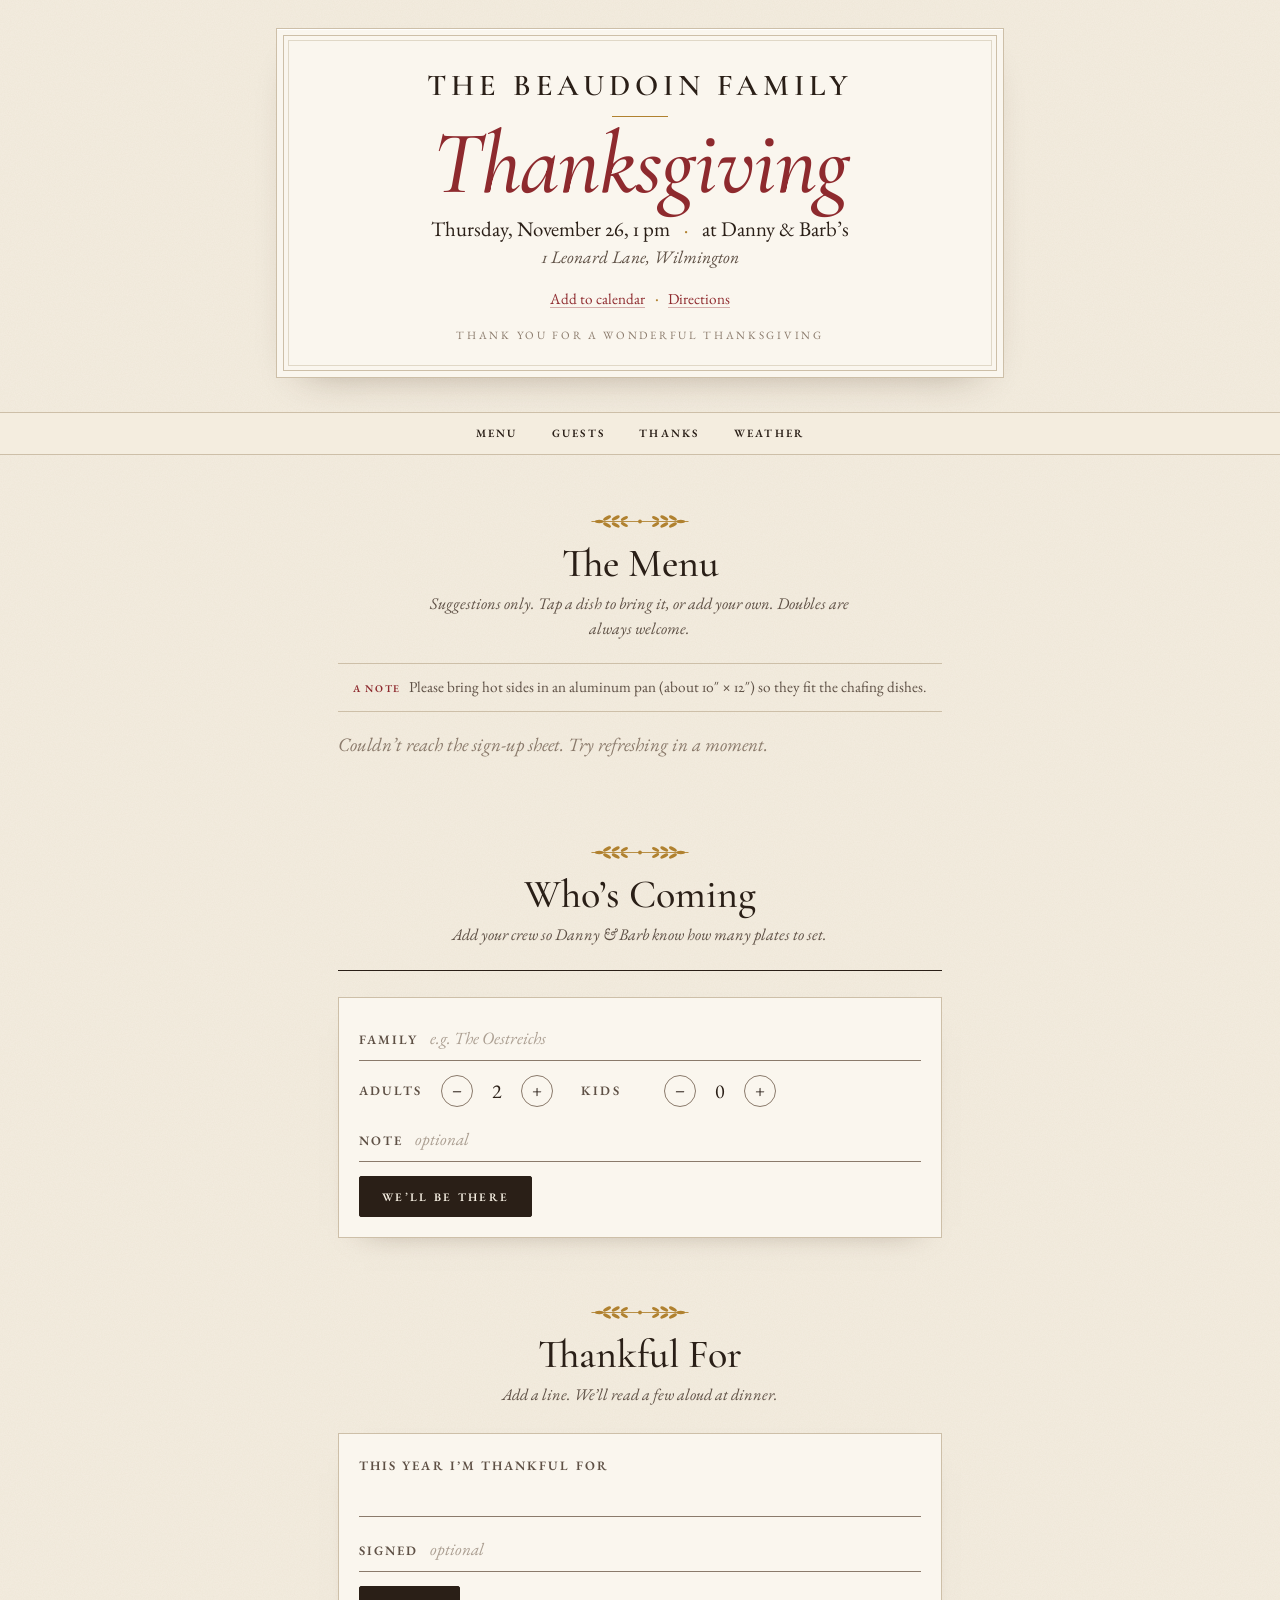
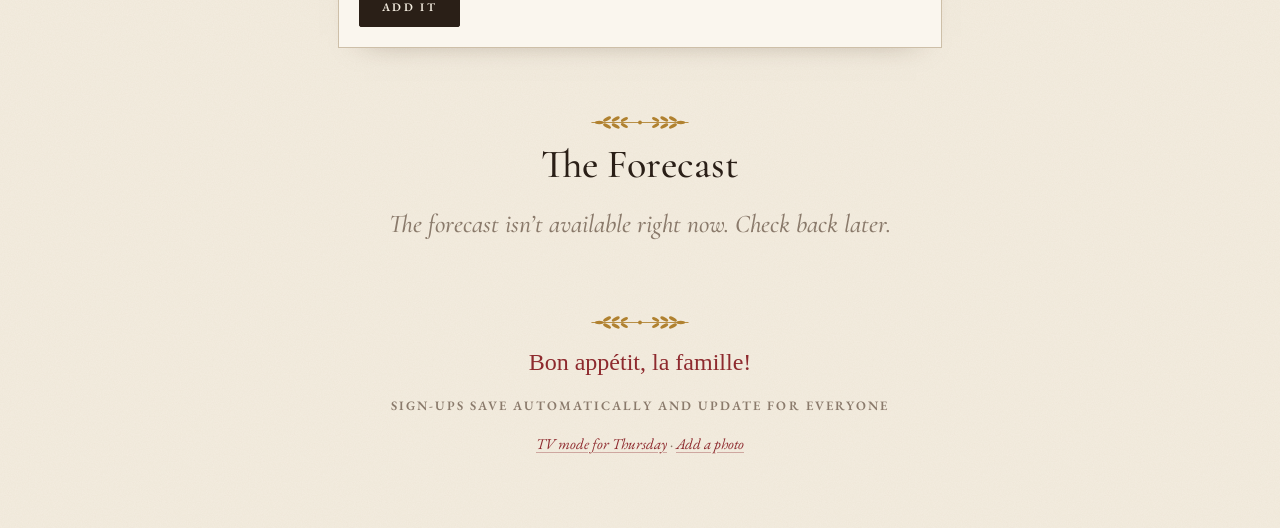
==== index.html @ 53ec6486 "Thanksgiving Day: 'Your list for today' popup with what each person signed up to bring Co-Authored-B" ====
<!doctype html>
<html lang="en">
<head>
<meta charset="utf-8">
<meta name="viewport" content="width=device-width, initial-scale=1, viewport-fit=cover">
<title>Beaudoin Family Thanksgiving</title>
<meta name="description" content="Thanksgiving at Danny &amp; Barb's. Claim a dish, RSVP your crew, and see what everyone's bringing.">
<meta name="theme-color" content="#f4ede0">
<meta name="color-scheme" content="light">
<meta property="og:type" content="website">
<meta property="og:site_name" content="Beaudoin Thanksgiving">
<meta property="og:title" content="Beaudoin Family Thanksgiving · Thursday 11/26 at 1 pm">
<meta property="og:description" content="At Danny &amp; Barb's in Wilmington. Claim a dish, RSVP your crew, and see what everyone's bringing.">
<meta property="og:url" content="https://jacobforcier.github.io/Beaudoin-Thanksgiving/">
<meta property="og:image" content="https://jacobforcier.github.io/Beaudoin-Thanksgiving/og.png">
<meta property="og:image:width" content="1200">
<meta property="og:image:height" content="630">
<meta property="og:image:alt" content="Beaudoin Family Thanksgiving: Thursday 11/26 at 1 pm, Danny &amp; Barb's, Wilmington MA">
<meta name="twitter:card" content="summary_large_image">
<link rel="apple-touch-icon" href="apple-touch-icon.png">
<link rel="icon" href="apple-touch-icon.png" type="image/png">
<link rel="preconnect" href="https://fonts.googleapis.com">
<link rel="preconnect" href="https://fonts.gstatic.com" crossorigin>
<link href="https://fonts.googleapis.com/css2?family=Cormorant+Garamond:ital,wght@0,500;0,600;1,500;1,600&family=EB+Garamond:ital,wght@0,400;0,500;0,600;1,400;1,500&family=Homemade+Apple&display=swap" rel="stylesheet">
<link rel="stylesheet" href="styles.css?v=35">
</head>
<body>
<svg width="0" height="0" style="position:absolute" aria-hidden="true">
  <symbol id="wheat" viewBox="0 0 120 24">
    <path d="M4 12 H116" stroke="currentColor" stroke-width="1" fill="none"/>
    <g fill="currentColor">
      <ellipse cx="22" cy="8" rx="5" ry="2" transform="rotate(-28 22 8)"/><ellipse cx="22" cy="16" rx="5" ry="2" transform="rotate(28 22 16)"/>
      <ellipse cx="32" cy="8" rx="5" ry="2" transform="rotate(-28 32 8)"/><ellipse cx="32" cy="16" rx="5" ry="2" transform="rotate(28 32 16)"/>
      <ellipse cx="42" cy="8.5" rx="4.5" ry="1.8" transform="rotate(-28 42 8.5)"/><ellipse cx="42" cy="15.5" rx="4.5" ry="1.8" transform="rotate(28 42 15.5)"/>
      <ellipse cx="13" cy="12" rx="5" ry="1.9"/>
      <ellipse cx="98" cy="8" rx="5" ry="2" transform="rotate(28 98 8)"/><ellipse cx="98" cy="16" rx="5" ry="2" transform="rotate(-28 98 16)"/>
      <ellipse cx="88" cy="8" rx="5" ry="2" transform="rotate(28 88 8)"/><ellipse cx="88" cy="16" rx="5" ry="2" transform="rotate(-28 88 16)"/>
      <ellipse cx="78" cy="8.5" rx="4.5" ry="1.8" transform="rotate(28 78 8.5)"/><ellipse cx="78" cy="15.5" rx="4.5" ry="1.8" transform="rotate(-28 78 15.5)"/>
      <ellipse cx="107" cy="12" rx="5" ry="1.9"/>
      <circle cx="60" cy="12" r="2.2"/>
    </g>
  </symbol>
</svg>

<header class="hero">
  <div class="invite">
    <p class="eyebrow">The Beaudoin Family</p>
    <h1 id="title">Thanksgiving</h1>
    <p class="when"><span class="nw">Thursday, November 26, 1 pm</span> <span class="sep">·</span> <span class="nw">at Danny &amp; Barb’s</span></p>
    <p class="where">1 Leonard Lane, Wilmington</p>
    <p class="links"><button type="button" id="calBtn" class="link">Add to calendar</button><span class="sep">·</span><a id="directions" class="link" target="_blank" rel="noopener">Directions</a></p>
    <p class="countdown" id="countdown"></p>
    <p class="share-line" id="shareLine"></p>
    <p class="list-link" id="listLink" hidden><button type="button" class="link">Your list for today</button></p>
  </div>

  <div class="status" id="meter" aria-live="polite"></div>
</header>

<nav class="jump" id="jump" aria-label="Jump to section">
  <a href="#menuBlock">Menu</a><a href="#rsvpBlock">Guests</a><a href="#thanksBlock">Thanks</a><a href="#weatherBlock">Weather</a>
</nav>

<main>
  <section class="block" id="menuBlock">
    <header class="sec-head">
      <svg class="orn" aria-hidden="true"><use href="#wheat"/></svg>
      <h2>The Menu</h2>
      <p class="sub">Suggestions only. Tap a dish to bring it, or add your own. Doubles are always welcome.</p>
    </header>
    <p class="pan-note"><span class="caps">A note</span> Please bring hot sides in an aluminum pan (about 10″ × 12″) so they fit the chafing dishes.</p>
    <div id="cats"><p class="loading">Setting the table…</p></div>
  </section>

  <section class="block" id="rsvpBlock">
    <header class="sec-head">
      <svg class="orn" aria-hidden="true"><use href="#wheat"/></svg>
      <h2>Who’s Coming</h2>
      <p class="sub">Add your crew so Danny &amp; Barb know how many plates to set.</p>
    </header>
    <p class="total" id="rsvpTotal"></p>
    <ul id="rsvpList" class="ledger"></ul>
    <form id="rsvpForm" class="sheet" autocomplete="off">
      <label class="line"><span class="caps">Family</span><input id="rFamily" maxlength="40" placeholder="e.g. The Oestreichs" required></label>
      <div class="counts">
        <div class="stepper"><span class="caps">Adults</span><button type="button" data-step="rAdults:-1" aria-label="Fewer adults">−</button><output id="rAdults">2</output><button type="button" data-step="rAdults:1" aria-label="More adults">+</button></div>
        <div class="stepper"><span class="caps">Kids</span><button type="button" data-step="rKids:-1" aria-label="Fewer kids">−</button><output id="rKids">0</output><button type="button" data-step="rKids:1" aria-label="More kids">+</button></div>
      </div>
      <label class="line"><span class="caps">Note</span><input id="rNote" maxlength="140" placeholder="optional"></label>
      <button class="btn" type="submit">We’ll be there</button>
    </form>
  </section>

  <section class="block" id="thanksBlock">
    <header class="sec-head">
      <svg class="orn" aria-hidden="true"><use href="#wheat"/></svg>
      <h2>Thankful For</h2>
      <p class="sub">Add a line. We’ll read a few aloud at dinner.</p>
    </header>
    <div id="thanksWall" class="quotes"></div>
    <form id="thanksForm" class="sheet" autocomplete="off">
      <label class="line tall"><span class="caps">This year I’m thankful for</span><textarea id="tBody" maxlength="140" rows="1" required></textarea></label>
      <label class="line"><span class="caps">Signed</span><input id="tWho" maxlength="40" placeholder="optional"></label>
      <button class="btn" type="submit">Add it</button>
    </form>
  </section>

  <section class="block" id="weatherBlock">
    <header class="sec-head">
      <svg class="orn" aria-hidden="true"><use href="#wheat"/></svg>
      <h2>The Forecast</h2>
    </header>
    <p class="live" id="live" hidden><span class="dot"></span><span id="liveText">Live forecast</span></p>
    <p id="weather" class="weather"><span class="loading">Checking the sky…</span></p>
  </section>
</main>

<footer>
  <svg class="orn" aria-hidden="true"><use href="#wheat"/></svg>
  <p class="bon">Bon appétit, la famille!</p>
  <p class="caps small">Sign-ups save automatically and update for everyone</p>
  <p class="tv-link"><a href="tv.html">TV mode for Thursday</a> <span>·</span> <a href="add.html">Add a photo</a></p>
</footer>

<dialog id="dlg">
  <form method="dialog" id="dlgForm">
    <h3 id="dlgTitle"></h3>
    <div id="dlgBody"></div>
    <div class="dlg-actions" id="dlgActions"></div>
  </form>
</dialog>

<div id="toast" class="toast" role="status" aria-live="polite"></div>
<div id="fullhouse" class="fullhouse" role="status"><b>The table is set.</b><span>Every side and dessert is covered. Merci, everyone.</span></div>

<script src="config.js?v=34"></script>
<script src="live.js?v=23"></script>
<script src="app.js?v=35"></script>
</body>
</html>
---- styles.css ----
/* A printed menu card on Danny & Barb's table: cream paper, brown-black ink, one cranberry accent. */
:root {
  --paper: #f4ede0;
  --paper-2: #ebe1cf;
  --card: #faf6ee;
  --ink: #2a1f17;
  --ink-2: #5e5045;
  --ink-3: #8a7a6b;
  --rule: #cdbfa8;
  --cran: #8e2a2e;
  --ochre: #b0812f;
  --serif: 'EB Garamond', Garamond, 'Times New Roman', serif;
  --display: 'Cormorant Garamond', 'EB Garamond', Garamond, serif;
  color-scheme: light;
}
* { box-sizing: border-box; }
html { scroll-behavior: smooth; scroll-padding-top: 56px; -webkit-text-size-adjust: 100%; }
body {
  margin: 0; color: var(--ink); background-color: var(--paper);
  font: 19px/1.5 var(--serif);
  font-variant-numeric: oldstyle-nums proportional-nums;
  -webkit-font-smoothing: antialiased;
  -webkit-tap-highlight-color: transparent;
  /* paper grain */
  background-image: url("data:image/svg+xml,%3Csvg xmlns='http://www.w3.org/2000/svg' width='220' height='220'%3E%3Cfilter id='n'%3E%3CfeTurbulence type='fractalNoise' baseFrequency='.85' numOctaves='3' stitchTiles='stitch'/%3E%3CfeColorMatrix values='0 0 0 0 .35 0 0 0 0 .25 0 0 0 0 .15 0 0 0 .07 0'/%3E%3C/filter%3E%3Crect width='100%25' height='100%25' filter='url(%23n)'/%3E%3C/svg%3E");
}
button, input, textarea { font: inherit; color: inherit; }
::selection { background: rgba(142,42,46,.18); }
.caps { font-size: .68em; font-weight: 600; letter-spacing: .16em; text-transform: uppercase; font-variant-numeric: lining-nums; }
.sep { color: var(--ochre); margin: 0 .5em; }
.loading { color: var(--ink-3); font-style: italic; }

/* ---------- hero: the invitation ---------- */
.hero { max-width: 760px; margin: 0 auto; padding: 28px 16px 0; text-align: center; }
.invite {
  position: relative; padding: 30px 22px 28px; background: var(--card);
  outline: 1px solid var(--rule); outline-offset: -8px;
  border: 1px solid var(--rule);
  box-shadow: 0 1px 0 #fff inset, 0 18px 40px -28px rgba(60,35,15,.45);
}
.invite::before { content: ''; position: absolute; inset: 11px; border: 1px solid var(--rule); pointer-events: none; opacity: .55; }
.invite { padding-top: 38px; }
#title { cursor: default; -webkit-user-select: none; user-select: none; }
.eyebrow { margin: 0; font: 600 clamp(1.3rem, 5.6vw, 1.9rem)/1.15 var(--display); letter-spacing: .16em; text-transform: uppercase; color: var(--ink); }
.eyebrow::after { content: ''; display: block; width: 56px; height: 1px; margin: 12px auto 6px; background: var(--ochre); }
h1 { margin: -4px 0 4px; font: italic 500 clamp(3.4rem, 15vw, 5.6rem)/1 var(--display); color: var(--cran); letter-spacing: -.01em; }
.when { margin: 0; font-size: 1.12rem; }
.when .nw { white-space: nowrap; }
@media (max-width: 430px) { .when .sep { display: none; } .when .nw { display: block; } }
.where { margin: 0; color: var(--ink-2); font-style: italic; }
.links { margin: 14px 0 0; }
.link { border: 0; background: none; padding: 0; cursor: pointer; color: var(--cran); font-size: .95rem; text-decoration: underline; text-decoration-color: rgba(142,42,46,.35); text-underline-offset: 3px; }
.link:hover { text-decoration-color: var(--cran); }
.share-line { margin: 12px auto 0; max-width: 30em; font-style: italic; font-size: .92rem; line-height: 1.45; color: var(--ink-3); }
.share-line a { color: var(--cran); text-decoration-color: rgba(142,42,46,.35); text-underline-offset: 3px; white-space: nowrap; }
.share-line.today { font-size: 1.05rem; color: var(--ink-2); }
.share-line[hidden] { display: none; }
.countdown { margin: 14px 0 0; font-size: .7rem; letter-spacing: .24em; text-transform: uppercase; color: var(--ink-3); }

/* ---------- the status ---------- */
.status { margin: 34px auto 0; max-width: 640px; }
.headline { margin: 0; font: italic 500 clamp(2.3rem, 9vw, 3.3rem)/1.05 var(--display); color: var(--ink); }
.subline { margin: 6px 0 0; font-size: .74rem; font-weight: 600; letter-spacing: .24em; text-transform: uppercase; color: var(--ink-2); }
.needed { margin: 22px auto 0; max-width: 34em; padding: 12px 4px; border-top: 1px solid var(--rule); border-bottom: 1px solid var(--rule); font-style: italic; font-size: 1.08rem; line-height: 1.55; color: var(--ink-2); }
.needed .caps { font-style: normal; color: var(--cran); margin-right: .7em; }
.needed button { border: 0; background: none; padding: 0; cursor: pointer; font: inherit; color: var(--ink); text-decoration: underline; text-decoration-color: rgba(142,42,46,.35); text-underline-offset: 3px; }
.needed button:hover { color: var(--cran); text-decoration-color: var(--cran); }
.needed.done { color: var(--ink); }
.cards { list-style: none; margin: 22px 0 0; padding: 0; display: flex; flex-wrap: wrap; justify-content: center; gap: 10px; }
.pc { position: relative; flex: 0 0 158px; padding: 12px 16px 10px; background: var(--card); border: 1px solid var(--rule); box-shadow: 0 8px 16px -14px rgba(60,35,15,.6); text-align: center; }
.pc b { display: block; font: italic 500 1.25rem/1.15 var(--display); color: var(--ink); overflow-wrap: anywhere; }
.pc span { display: block; margin-top: 3px; font-size: .6rem; font-weight: 600; letter-spacing: .18em; text-transform: uppercase; color: var(--ink-3); }
.pc.empty { background: transparent; border-style: dashed; border-color: var(--ink-3); box-shadow: none; }
.pc.empty a { text-decoration: none; color: inherit; display: block; }
.pc.empty b { color: var(--cran); }
.status.animate .pc { animation: card-in .5s ease-out both; animation-delay: calc(var(--i) * 70ms + 150ms); }
@keyframes card-in { from { opacity: 0; transform: translateY(6px); } }
@media (max-width: 520px) { .pc { flex-basis: calc(50% - 5px); } }

/* ---------- nav ---------- */
.jump { position: sticky; top: 0; z-index: 20; display: flex; justify-content: center; gap: clamp(14px, 5vw, 34px); margin-top: 28px; padding: 12px 16px;
  background: rgba(244,237,224,.94); backdrop-filter: blur(6px); -webkit-backdrop-filter: blur(6px);
  border-top: 1px solid var(--rule); border-bottom: 1px solid var(--rule); }
.jump a { color: var(--ink); text-decoration: none; font-size: .7rem; font-weight: 600; letter-spacing: .2em; text-transform: uppercase; }
.jump a:hover { color: var(--cran); }

/* ---------- sections ---------- */
main { max-width: 640px; margin: 0 auto; padding: 0 18px; }
.block { padding: 56px 0 8px; }
.sec-head { text-align: center; margin-bottom: 22px; }
.orn { display: block; width: 104px; height: 21px; margin: 0 auto 10px; color: var(--ochre); }
h2 { margin: 0; font: 500 2.5rem/1.05 var(--display); color: var(--ink); }
.sub { margin: 8px auto 0; max-width: 28em; color: var(--ink-2); font-style: italic; font-size: 1.02rem; }
.pan-note { margin: 0 0 8px; padding: 12px 0; border-top: 1px solid var(--rule); border-bottom: 1px solid var(--rule); font-size: .95rem; color: var(--ink-2); text-align: center; }
.pan-note .caps { color: var(--cran); margin-right: .5em; }

/* fresh ink: something that just changed fades in */
.fresh { animation: ink 2.4s ease-out; }
@keyframes ink { 0% { background: rgba(176,129,47,.28); } 100% { background: transparent; } }
.dish-row.fresh .who, .pc.fresh b { animation: inkText 1.2s ease-out; }
@keyframes inkText { from { opacity: 0; filter: blur(2px); } to { opacity: 1; filter: none; } }
@media (prefers-reduced-motion: reduce) { .fresh, .dish-row.fresh .who, .pc.fresh b { animation: none; } }

/* ---------- the menu ---------- */
.course { margin-top: 34px; }
.course-head { display: flex; align-items: center; gap: 14px; margin-bottom: 4px; }
.course-head::before, .course-head::after { content: ''; flex: 1; height: 1px; background: var(--rule); }
.course-head h3 { margin: 0; font-size: .78rem; font-weight: 600; letter-spacing: .26em; text-transform: uppercase; color: var(--cran); white-space: nowrap; }
.course-sub { margin: 0 0 6px; text-align: center; font-style: italic; color: var(--ink-3); font-size: .95rem; }
.dishes { list-style: none; margin: 0; padding: 0; }
/* each row: [dish name][dotted leader][who + count]; the hint sits under the dish name */
.dish-row { display: grid; grid-template-columns: fit-content(62%) minmax(18px, 1fr) fit-content(58%); column-gap: 8px; align-items: baseline; grid-template-rows: auto 1fr;
  width: 100%; padding: 11px 2px; border: 0; background: none; text-align: left; cursor: pointer; border-bottom: 1px solid rgba(205,191,168,.45); }
.dishes li:last-child .dish-row { border-bottom: 0; }
.dish-row .nm { grid-column: 1; grid-row: 1; font-weight: 500; font-size: 1.12rem; line-height: 1.25; transition: color .15s; }
.dish-row:hover .nm, .dish-row:focus-visible .nm { color: var(--cran); }
.dish-row .lead { grid-column: 2; grid-row: 1; align-self: baseline; border-bottom: 1.5px dotted var(--rule); transform: translateY(-5px); }
.dish-row .st { grid-column: 3; grid-row: 1 / span 2; text-align: right; }
.dish-row .who { display: block; font-style: italic; font-size: .98rem; line-height: 1.3; color: var(--ink); }
.dish-row .who .p { white-space: nowrap; }
.dish-row .who .x2 { margin-left: .25em; font-style: normal; font-size: .82em; color: var(--ochre); font-variant-numeric: lining-nums; }
.dish-row .who.add { font-style: italic; color: var(--cran); text-decoration: underline; text-decoration-color: rgba(142,42,46,.35); text-underline-offset: 3px; }
.dish-row .who.open { font-style: normal; font-size: .68rem; font-weight: 600; letter-spacing: .18em; text-transform: uppercase; color: var(--cran); }
.dish-row .hint { grid-column: 1 / 3; grid-row: 2; align-self: start; color: var(--ink-3); font-style: italic; font-size: .88rem; line-height: 1.3; }
.dish-row .n { display: block; font-size: .64rem; font-weight: 600; letter-spacing: .16em; text-transform: uppercase; color: var(--ink-3); font-variant-numeric: lining-nums; }
.dish-row.full .n { color: var(--ochre); }
.dish-row.host { cursor: default; }
.add-other { display: block; margin: 10px auto 0; border: 0; background: none; cursor: pointer; color: var(--ink-2); font-style: italic; font-size: .98rem; text-decoration: underline; text-decoration-color: var(--rule); text-underline-offset: 3px; }
.add-other:hover { color: var(--cran); text-decoration-color: var(--cran); }

/* ---------- guests ---------- */
.total { margin: 0 0 10px; text-align: center; font-size: 1.15rem; }
.total i { color: var(--ink-2); }
.ledger { list-style: none; margin: 0 0 26px; padding: 0; border-top: 1px solid var(--ink); }
.ledger li { border-bottom: 1px solid var(--rule); }
.ledger button { width: 100%; display: flex; align-items: baseline; gap: 12px; padding: 10px 2px; border: 0; background: none; text-align: left; cursor: pointer; }
.ledger .fam { flex: 1; min-width: 0; font-size: 1.08rem; }
.ledger .fam small { display: block; font-style: italic; color: var(--ink-3); font-size: .88rem; }
.ledger .cnt { color: var(--ink-2); font-size: .95rem; white-space: nowrap; }
.ledger button:hover .fam { color: var(--cran); }

/* ---------- forms as a filled-in card ---------- */
.sheet { display: grid; gap: 14px; padding: 22px 20px 20px; background: var(--card); border: 1px solid var(--rule); box-shadow: 0 14px 30px -26px rgba(60,35,15,.5); }
.line { display: flex; align-items: baseline; gap: 12px; border-bottom: 1px solid var(--ink-3); padding-bottom: 2px; }
.line .caps { flex: none; color: var(--ink-2); }
.line.tall { flex-direction: column; gap: 2px; align-items: stretch; }
.line input, .line textarea { flex: 1; min-width: 0; border: 0; background: transparent; padding: 6px 0; font-size: 1.08rem; outline: 0; }
.line textarea { resize: none; line-height: 1.4; font-style: italic; height: auto; overflow: hidden; }
.line:focus-within { border-bottom-color: var(--cran); }
.line:focus-within .caps { color: var(--cran); }
::placeholder { color: var(--ink-3); opacity: .7; font-style: italic; }
.counts { display: flex; gap: 10px 28px; flex-wrap: wrap; }
.stepper { display: flex; align-items: center; gap: 10px; }
.stepper .caps { color: var(--ink-2); width: 5.6em; }
.stepper button { width: 32px; height: 32px; border-radius: 50%; border: 1px solid var(--ink-3); background: transparent; cursor: pointer; font-size: 1.05rem; line-height: 1; color: var(--ink); }
.stepper button:active { background: var(--paper-2); }
.stepper.qty { padding: 2px 0 4px; border-bottom: 1px solid var(--ink-3); }
.stepper.qty .caps { width: auto; white-space: nowrap; margin-right: 6px; }
.stepper output { min-width: 1.4em; text-align: center; font-size: 1.25rem; font-variant-numeric: lining-nums; }
.btn { justify-self: start; display: inline-flex; align-items: center; justify-content: center; padding: 11px 22px; border: 1px solid var(--ink); border-radius: 2px; background: var(--ink); color: var(--paper); cursor: pointer;
  font-size: .72rem; font-weight: 600; letter-spacing: .2em; text-transform: uppercase; text-decoration: none; transition: background .15s, border-color .15s; }
.btn:hover { background: var(--cran); border-color: var(--cran); }
.btn.ghost { background: transparent; color: var(--ink); }
.btn.ghost:hover { background: var(--paper-2); }
.btn.warn { background: transparent; color: var(--cran); border-color: var(--cran); }

/* ---------- thankful ---------- */
.quotes { margin-bottom: 26px; }
.quotes .empty { text-align: center; font-style: italic; color: var(--ink-3); margin: 0; }
.quote { position: relative; margin: 0; padding: 18px 8px 18px; text-align: center; }
.quote + .quote::before { content: '❧'; position: absolute; top: -12px; left: 50%; transform: translateX(-50%); color: var(--ochre); font-size: 1rem; }
.quote p { margin: 0; font: italic 500 1.55rem/1.25 var(--display); color: var(--ink); }
.quote p::before { content: '“'; color: var(--cran); }
.quote p::after { content: '”'; color: var(--cran); }
.quote cite { display: block; margin-top: 6px; font-style: normal; font-size: .66rem; font-weight: 600; letter-spacing: .2em; text-transform: uppercase; color: var(--ink-3); }
.quote .x { border: 0; background: none; cursor: pointer; color: var(--ink-3); font-size: .7rem; letter-spacing: .14em; text-transform: uppercase; text-decoration: underline; margin-left: 8px; }

/* ---------- forecast ---------- */
.live { display: flex; align-items: center; justify-content: center; gap: 8px; margin: -6px 0 16px; font-size: .64rem; font-weight: 600; letter-spacing: .18em; text-transform: uppercase; color: var(--cran); font-variant-numeric: lining-nums; }
.live[hidden] { display: none; }
.live .dot { position: relative; width: 7px; height: 7px; border-radius: 50%; background: var(--cran); }
.live .dot::after { content: ''; position: absolute; inset: -4px; border-radius: 50%; border: 1.5px solid var(--cran); animation: ping 2s ease-out infinite; }
@keyframes ping { from { transform: scale(.4); opacity: .9; } to { transform: scale(1.6); opacity: 0; } }
@media (prefers-reduced-motion: reduce) { .live .dot::after { animation: none; opacity: 0; } }
.live b { font-weight: 600; color: var(--ink-3); }
.weather { margin: 0 auto; max-width: 30em; text-align: center; font: 500 1.6rem/1.3 var(--display); }
.weather em { display: block; margin-top: 10px; font: italic 400 1.05rem var(--serif); color: var(--ink-2); }
.weather small { display: block; margin-top: 8px; font: .66rem var(--serif); font-weight: 600; letter-spacing: .18em; text-transform: uppercase; color: var(--ink-3); }

/* ---------- footer ---------- */
footer { text-align: center; padding: 64px 16px 72px; }
.bon { margin: 6px 0 14px; font: 1.5rem/1.6 'Homemade Apple', cursive; color: var(--cran); }
footer .small { color: var(--ink-3); margin: 0; }
.tv-link { margin: 18px 0 0; font-style: italic; color: var(--ink-3); font-size: .95rem; }
.tv-link a { color: var(--cran); text-decoration-color: rgba(142,42,46,.35); text-underline-offset: 3px; }

/* ---------- dialog ---------- */
dialog { width: min(440px, calc(100% - 28px)); max-height: calc(100dvh - 40px); padding: 0; border: 1px solid var(--rule); border-radius: 2px; background: var(--card); color: var(--ink);
  outline: 1px solid var(--rule); outline-offset: -7px; box-shadow: 0 30px 70px -20px rgba(40,22,10,.5); }
dialog[open] { animation: rise .25s ease-out; }
dialog.morphing { animation: none; }
@keyframes rise { from { opacity: 0; transform: translateY(8px); } }
dialog::backdrop { background: rgba(42,31,23,.42); }
dialog form { padding: 26px 24px 22px; }
dialog h3 { margin: 0 0 4px; font: 500 2rem/1.1 var(--display); text-align: center; }
.dlg-note { margin: 0 0 16px; text-align: center; font-style: italic; color: var(--ink-2); font-size: .98rem; }
.dlg-who { list-style: none; margin: 0 0 18px; padding: 0; border-top: 1px solid var(--rule); }
.dlg-who li { border-bottom: 1px solid var(--rule); }
.dlg-who button { width: 100%; display: flex; gap: 10px; align-items: baseline; padding: 9px 2px; border: 0; background: none; text-align: left; cursor: pointer; }
.dlg-who b { font-weight: 500; }
.dlg-who i { color: var(--ink-3); flex: 1; }
.dlg-who .edit { font-size: .64rem; font-weight: 600; letter-spacing: .16em; text-transform: uppercase; color: var(--cran); }
.dlg-fields { display: grid; gap: 14px; margin-bottom: 8px; }
.check { display: flex; gap: 10px; align-items: center; font-style: italic; color: var(--ink-2); }
.check input { width: 18px; height: 18px; accent-color: var(--cran); }
.dlg-actions { display: flex; flex-direction: column-reverse; gap: 8px; margin-top: 20px; }
.dlg-actions .btn { width: 100%; }
.dlg-actions .btn.ghost { border-color: transparent; color: var(--ink-2); }
.dlg-actions .btn.ghost:hover { background: transparent; color: var(--ink); }
.cal-opts { display: grid; gap: 10px; }
.cal-opts .btn { justify-self: stretch; }

/* ---------- toast + full house ---------- */
.toast { position: fixed; z-index: 50; left: 50%; bottom: 22px; transform: translate(-50%, 16px); opacity: 0; pointer-events: none; max-width: calc(100% - 32px);
  padding: 11px 18px; background: var(--ink); color: var(--paper); border-radius: 2px; font-style: italic; font-size: 1rem; text-align: center; transition: .25s; }
.toast.show { opacity: 1; transform: translate(-50%, 0); }
.fullhouse { position: fixed; z-index: 60; left: 50%; top: 18px; width: max-content; max-width: calc(100% - 32px); transform: translate(-50%, -160%); visibility: hidden;
  padding: 16px 26px; text-align: center; background: var(--card); border: 1px solid var(--rule); outline: 1px solid var(--rule); outline-offset: -6px; box-shadow: 0 24px 50px -20px rgba(40,22,10,.45);
  transition: transform .6s cubic-bezier(.3,1.3,.5,1), visibility .6s; cursor: pointer; }
.fullhouse.show { transform: translate(-50%, 0); visibility: visible; }
.fullhouse b { display: block; font: italic 500 1.7rem var(--display); color: var(--cran); }
.fullhouse span { font-style: italic; color: var(--ink-2); font-size: .95rem; }

@media (prefers-reduced-motion: reduce) {
  html { scroll-behavior: auto; }
}
@media (min-width: 720px) {
  .when { font-size: 1.3rem; }
  .where { font-size: 1.1rem; }
  .invite { padding: 40px 40px 34px; }
}
@media (max-width: 420px) {
  body { font-size: 18px; }
  .invite { padding: 26px 16px 24px; }
  h2 { font-size: 2.2rem; }
}

/* ---------- "add yours" page ---------- */
.pick { position: relative; display: flex; align-items: center; justify-content: center; min-height: 170px; border: 1.5px dashed var(--ink-3); background: var(--paper); cursor: pointer; overflow: hidden; text-align: center; }
.pick input { position: absolute; inset: 0; opacity: 0; cursor: pointer; }
.pick .thumbs { display: none; }
.pick.has { min-height: 0; align-items: stretch; }
.pick.has .prompt { display: none; }
.pick.has .thumbs { display: grid; width: 100%; grid-template-columns: repeat(3, 1fr); gap: 6px; padding: 8px; }
.pick .thumbs img { display: block; width: 100%; aspect-ratio: 1; object-fit: cover; background: var(--paper-2); }
.pick .thumbs.one { grid-template-columns: 1fr; }
.pick .thumbs.one img { aspect-ratio: auto; max-height: 340px; object-fit: contain; }
.pick-note { margin: -6px 0 0; font-style: italic; font-size: .9rem; color: var(--ink-3); text-align: center; }
.pick-note:empty { display: none; }
.pick b { display: block; font: italic 500 1.6rem var(--display); color: var(--cran); }
.pick .caps { color: var(--ink-3); }
.btn:disabled { opacity: .6; cursor: default; }

/* ---------- live presence on the menu ---------- */
.dish-row .looking { grid-column: 1 / -1; grid-row: 3; margin-top: 2px; font-style: italic; font-size: .86rem; color: var(--ochre); animation: breathe 1.6s ease-in-out infinite; }
@keyframes breathe { 50% { opacity: .45; } }
@media (prefers-reduced-motion: reduce) { .dish-row .looking { animation: none; } }

/* ---------- smooth transitions between the menu and the sign-up box ---------- */
::view-transition-group(card) { animation-duration: .42s; animation-timing-function: cubic-bezier(.3,.9,.3,1); overflow: clip; background: var(--card); box-shadow: 0 18px 40px -20px rgba(40,22,10,.45); }
::view-transition-old(card), ::view-transition-new(card) { height: auto; width: 100%; }
::view-transition-old(card) { animation: vt-out .14s ease both; }
::view-transition-new(card) { animation: vt-in .2s ease .1s both; }
::view-transition-old(root), ::view-transition-new(root) { animation-duration: .3s; }
@keyframes vt-out { to { opacity: 0; } }
@keyframes vt-in { from { opacity: 0; } }

/* "Merci!" confirmation card on the add page */
.thanks-card { position: fixed; inset: 0; z-index: 70; display: grid; place-items: center; padding: 20px; background: rgba(42,31,23,.42); opacity: 0; transition: opacity .3s; }
.thanks-card[hidden] { display: none; }
.thanks-card.show { opacity: 1; }
.tc-inner { width: min(420px, 100%); max-height: calc(100dvh - 40px); overflow: auto; padding: 30px 24px 22px; text-align: center; background: var(--card); border: 1px solid var(--rule); outline: 1px solid var(--rule); outline-offset: -8px;
  box-shadow: 0 30px 70px -20px rgba(40,22,10,.5); transform: translateY(10px) scale(.98); transition: transform .4s cubic-bezier(.3,1.3,.5,1); }
.thanks-card.show .tc-inner { transform: none; }
.tc-inner .eyebrow { font-size: 1rem; }
.tc-inner h2 { margin: 10px 0 14px; font: italic 500 2.4rem/1.1 var(--display); color: var(--cran); }
.tc-photos { display: grid; gap: 10px; }
.tc-photos.n0 { display: none; }
.tc-photos.n2, .tc-photos.n3, .tc-photos.n4 { grid-template-columns: 1fr 1fr; }
.tc-photos img { display: block; width: 100%; max-height: 40vh; object-fit: contain; background: #fffdf8; padding: 5px; border: 1px solid var(--rule); box-shadow: 0 10px 20px -14px rgba(60,35,15,.6); transform: rotate(-1.2deg); }
.tc-photos:not(.n1) img { aspect-ratio: 1; object-fit: cover; max-height: none; }
.tc-photos img:nth-child(2n) { transform: rotate(1.4deg); }
.tc-inner blockquote[hidden] { display: none; }
.tc-inner blockquote { margin: 0; font: italic 500 1.5rem/1.25 var(--display); }
.tc-inner blockquote::before { content: '“'; color: var(--cran); }
.tc-inner blockquote::after { content: '”'; color: var(--cran); }
.tc-msg { margin: 16px 0 0; color: var(--ink-2); font-style: italic; }
.tc-inner .bon { margin: 10px 0 18px; font-size: 1.35rem; }
.tc-inner .btn { width: 100%; }
.tc-back { display: inline-block; margin-top: 14px; color: var(--ink-2); font-style: italic; font-size: .95rem; text-decoration-color: var(--rule); text-underline-offset: 3px; }

/* "Sent from this phone" */
.mine-list { list-style: none; margin: 0; padding: 0; display: grid; grid-template-columns: repeat(auto-fill, minmax(140px, 1fr)); gap: 12px; }
.mine-list li { display: flex; flex-direction: column; align-items: center; gap: 6px; padding: 8px; background: var(--card); border: 1px solid var(--rule); }
.mine-list img { display: block; width: 100%; aspect-ratio: 1; object-fit: cover; background: var(--paper-2); }
.mine-list .q { font: italic 500 1.1rem/1.25 var(--display); text-align: center; padding: 10px 4px; }
.mine-list .link { font-size: .9rem; }
.mine[hidden] { display: none; }

/* ---------- hosts' page ---------- */
.admin-photos { list-style: none; margin: 0; padding: 0; display: grid; grid-template-columns: repeat(auto-fill, minmax(150px, 1fr)); gap: 12px; }
.admin-photos li, .admin-notes li { display: flex; flex-direction: column; gap: 8px; padding: 8px; background: var(--card); border: 1px solid var(--rule); }
.admin-photos img { display: block; width: 100%; aspect-ratio: 1; object-fit: cover; background: var(--paper-2); }
.admin-photos p, .admin-notes p { margin: 0; display: flex; flex-direction: column; gap: 2px; font-size: .95rem; }
.acts { display: grid; grid-template-columns: 1fr; gap: 6px; }
.admin-notes .acts { grid-template-columns: 1fr 1fr; }
.acts .btn { width: 100%; padding: 8px 6px; letter-spacing: .12em; }
.acts .btn.ghost { border-color: var(--rule); }
.posting { text-align: center; display: grid; gap: 12px; justify-items: center; }
.posting p { margin: 0; font-size: 1.1rem; }
.blocked { margin-top: 26px; }
.blocked h3 { text-align: center; color: var(--ink-2); margin-bottom: 8px; }
.blocked ul { list-style: none; margin: 0; padding: 0; border-top: 1px solid var(--rule); }
.blocked li { display: flex; justify-content: space-between; align-items: baseline; padding: 10px 2px; border-bottom: 1px solid var(--rule); font-style: italic; color: var(--ink-2); }
.closed { text-align: center; }
.closed-msg { margin: 0; font: italic 500 2rem var(--display); color: var(--cran); }
.closed[hidden] { display: none; }
body.is-closed main > .block:not(#closed):not(#mine) { display: none; }
.admin-notes { list-style: none; margin: 0; padding: 0; display: grid; gap: 10px; }
.admin-notes i { font: italic 500 1.2rem/1.3 var(--display); }
.admin-foot { margin: 40px 0 60px; text-align: center; font-style: italic; color: var(--ink-3); }

/* photo window message */
.photo-soon { text-align: center; padding: 18px 12px; border-top: 1px solid var(--rule); border-bottom: 1px solid var(--rule); margin-bottom: 14px; }
.photo-soon .soon-big { margin: 0; font: italic 500 1.7rem/1.2 var(--display); color: var(--cran); }
.photo-soon .sub { margin-top: 6px; }
.photo-soon[hidden], #photoForm[hidden] { display: none; }

/* ---------- "Your list for today" ---------- */
.list-link { margin: 10px 0 0; }
.list-link[hidden] { display: none; }
.pack-list { list-style: none; margin: 0 0 14px; padding: 0; border-top: 1px solid var(--rule); }
.pack-list li { border-bottom: 1px solid var(--rule); }
.pack { display: flex; gap: 12px; align-items: flex-start; padding: 12px 2px; cursor: pointer; }
.pack input { flex: none; width: 22px; height: 22px; margin-top: 3px; accent-color: var(--cran); }
.pack b { font-weight: 500; font-size: 1.15rem; }
.pack em { font-style: normal; color: var(--ochre); font-size: .9em; }
.pack small { display: block; color: var(--ink-3); font-style: italic; font-size: .9rem; }
.pack input:checked + span b { text-decoration: line-through; text-decoration-color: var(--ochre); color: var(--ink-3); }
.pack-where { margin-bottom: 4px; }
.pack-where a { color: var(--cran); }
.pack-bon { margin: 4px 0 0; text-align: center; font-size: 1.3rem; }
.pack-other { margin: 6px 0 0; text-align: center; }
.pack-other .link { font-size: .85rem; color: var(--ink-3); }
.dlg-actions .pick-name { border-color: var(--rule); color: var(--ink); }
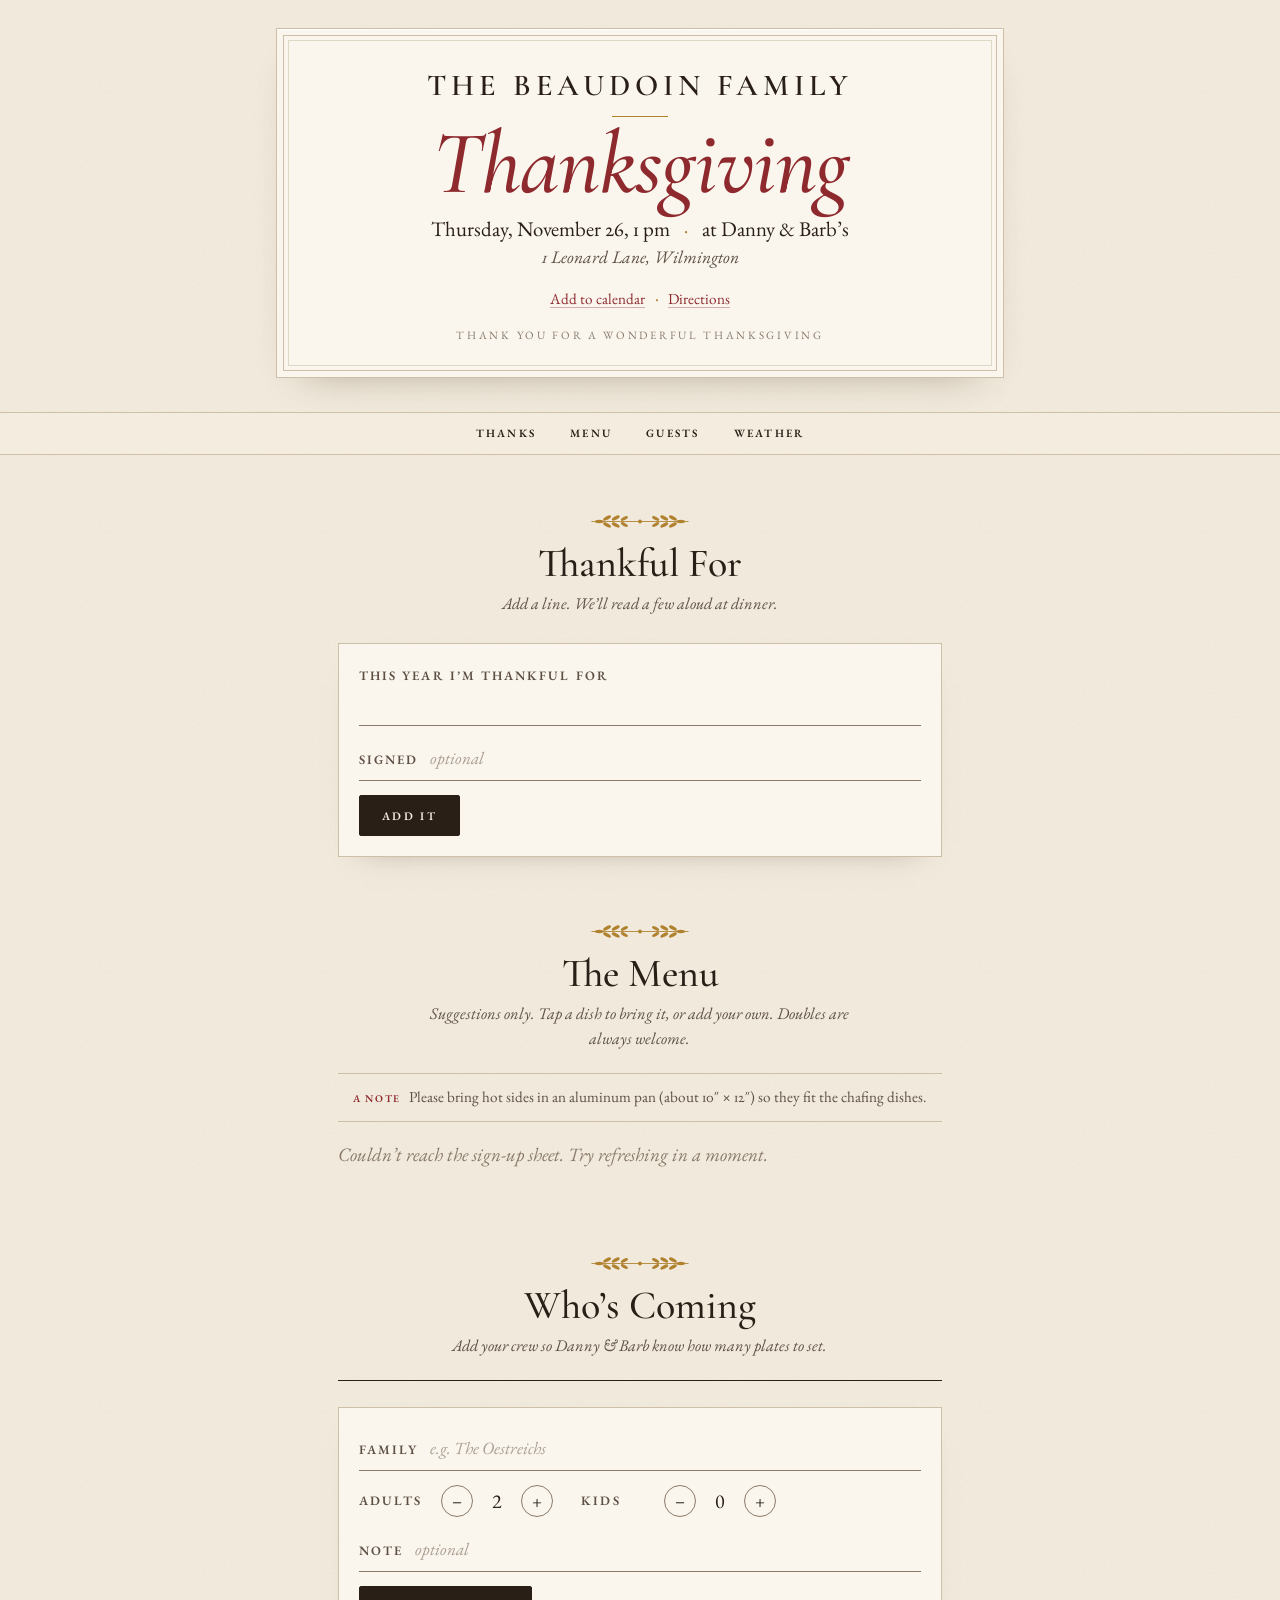
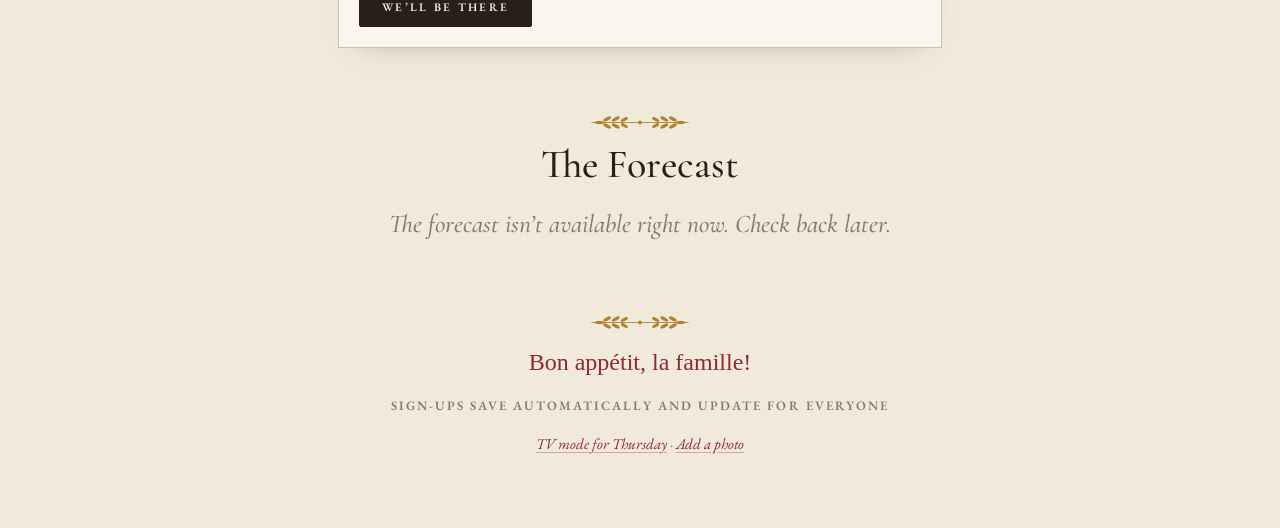
==== commit a1bd6224: "Thanksgiving Day: photo and thankful-note tiles replace 'still needed'; thanks section moves above t" ====
--- a/index.html
+++ b/index.html
@@ -22,7 +22,7 @@
 <link rel="preconnect" href="https://fonts.googleapis.com">
 <link rel="preconnect" href="https://fonts.gstatic.com" crossorigin>
 <link href="https://fonts.googleapis.com/css2?family=Cormorant+Garamond:ital,wght@0,500;0,600;1,500;1,600&family=EB+Garamond:ital,wght@0,400;0,500;0,600;1,400;1,500&family=Homemade+Apple&display=swap" rel="stylesheet">
-<link rel="stylesheet" href="styles.css?v=35">
+<link rel="stylesheet" href="styles.css?v=36">
 </head>
 <body>
 <svg width="0" height="0" style="position:absolute" aria-hidden="true">
@@ -135,6 +135,6 @@
 
 <script src="config.js?v=34"></script>
 <script src="live.js?v=23"></script>
-<script src="app.js?v=35"></script>
+<script src="app.js?v=36"></script>
 </body>
 </html>
--- a/styles.css
+++ b/styles.css
@@ -353,3 +353,13 @@
 .pack-other { margin: 6px 0 0; text-align: center; }
 .pack-other .link { font-size: .85rem; color: var(--ink-3); }
 .dlg-actions .pick-name { border-color: var(--rule); color: var(--ink); }
+
+/* ---------- Thanksgiving Day: photo + thanks tiles under the invitation ---------- */
+.day-tiles { display: grid; grid-template-columns: 1fr 1fr; gap: 12px; margin: 22px 0 0; }
+.day-tile { display: flex; flex-direction: column; gap: 4px; padding: 18px 14px 16px; text-align: center; text-decoration: none; color: var(--ink);
+  background: var(--card); border: 1px solid var(--rule); outline: 1px solid var(--rule); outline-offset: -6px; box-shadow: 0 12px 24px -20px rgba(60,35,15,.6); transition: transform .15s, box-shadow .15s; }
+.day-tile:active { transform: translateY(1px); }
+.day-tile .caps { color: var(--cran); }
+.day-tile b { font: italic 500 1.55rem/1.15 var(--display); color: var(--cran); }
+.day-tile small { color: var(--ink-3); font-style: italic; font-size: .88rem; }
+@media (max-width: 400px) { .day-tile b { font-size: 1.35rem; } }
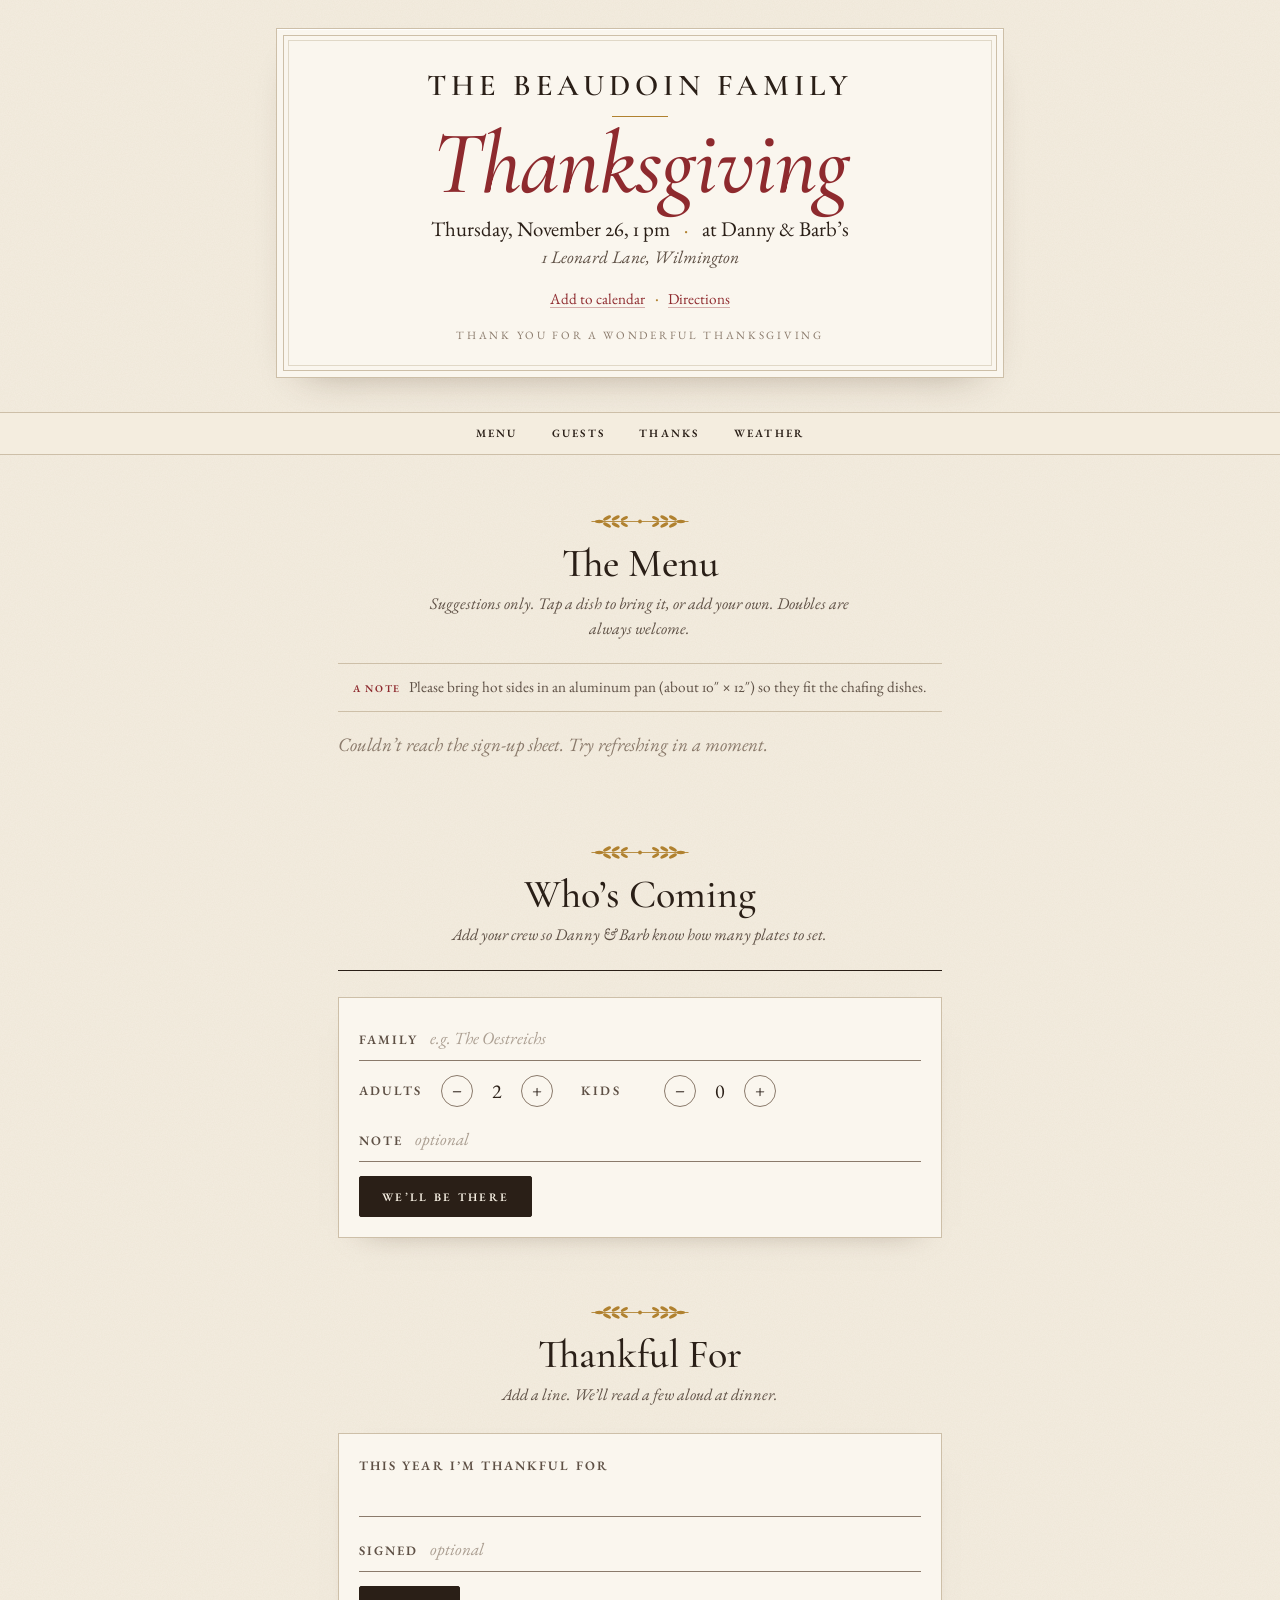
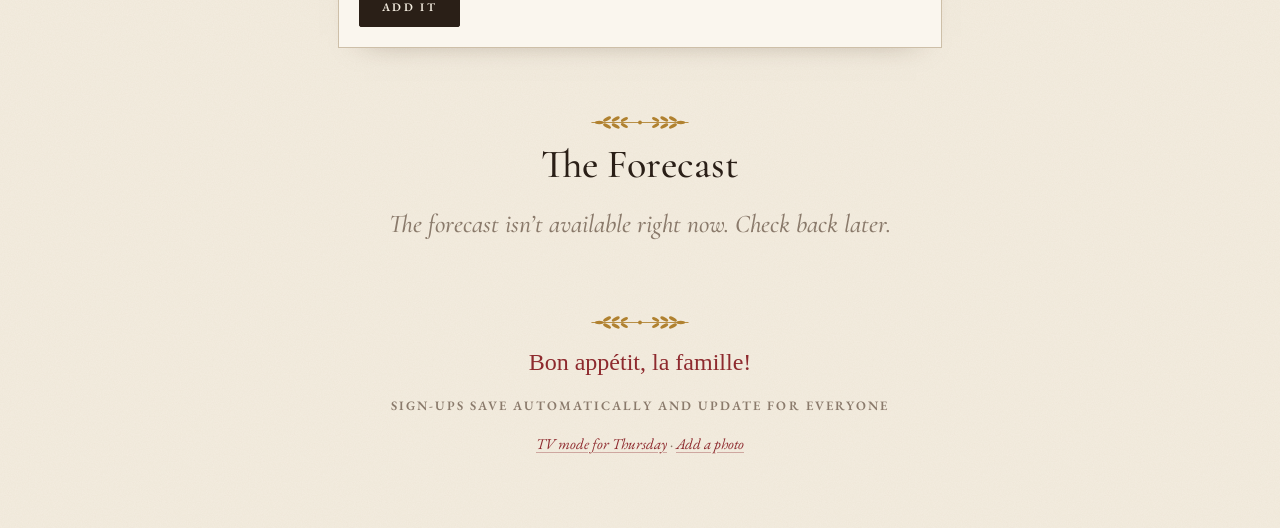
==== commit 0cf92c47: "Thankful section back in its original place; only the tiles at the top point to it Co-Authored-By: C" ====
--- a/index.html
+++ b/index.html
@@ -135,6 +135,6 @@
 
 <script src="config.js?v=34"></script>
 <script src="live.js?v=23"></script>
-<script src="app.js?v=36"></script>
+<script src="app.js?v=37"></script>
 </body>
 </html>
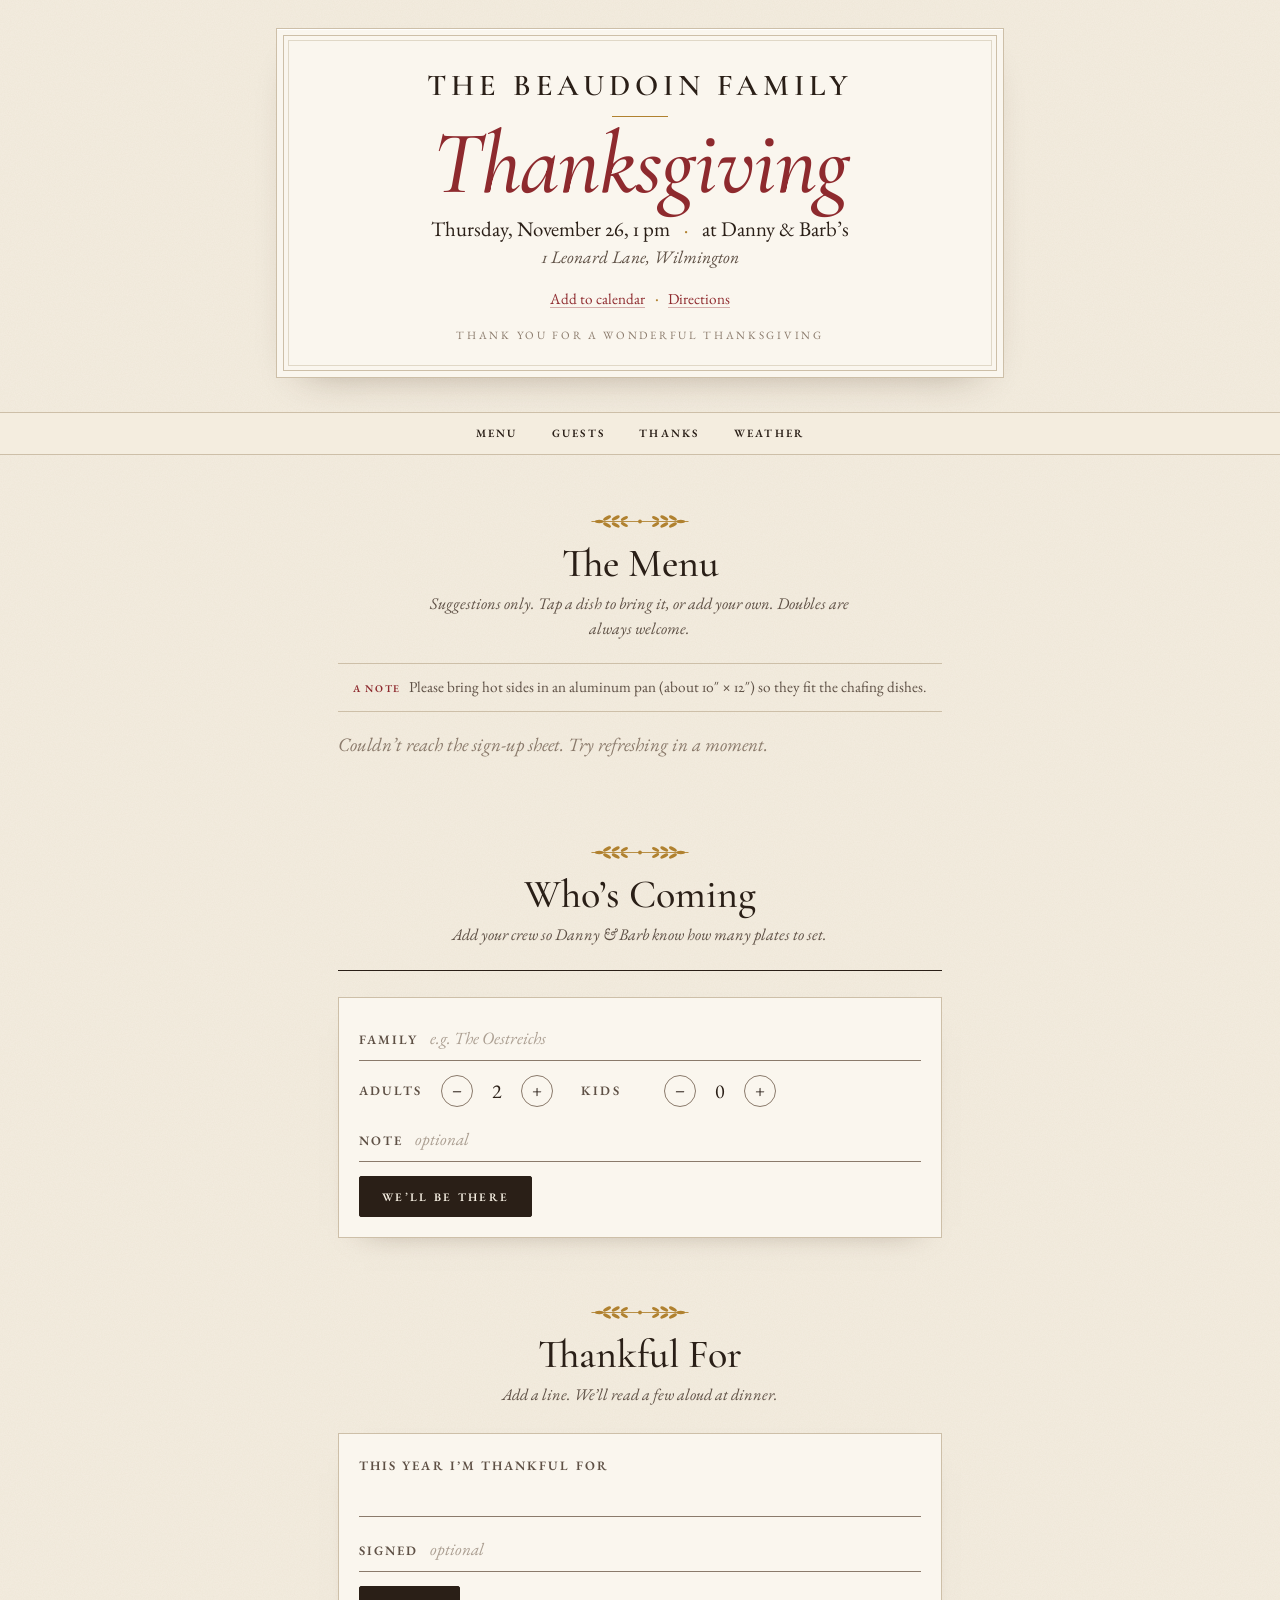
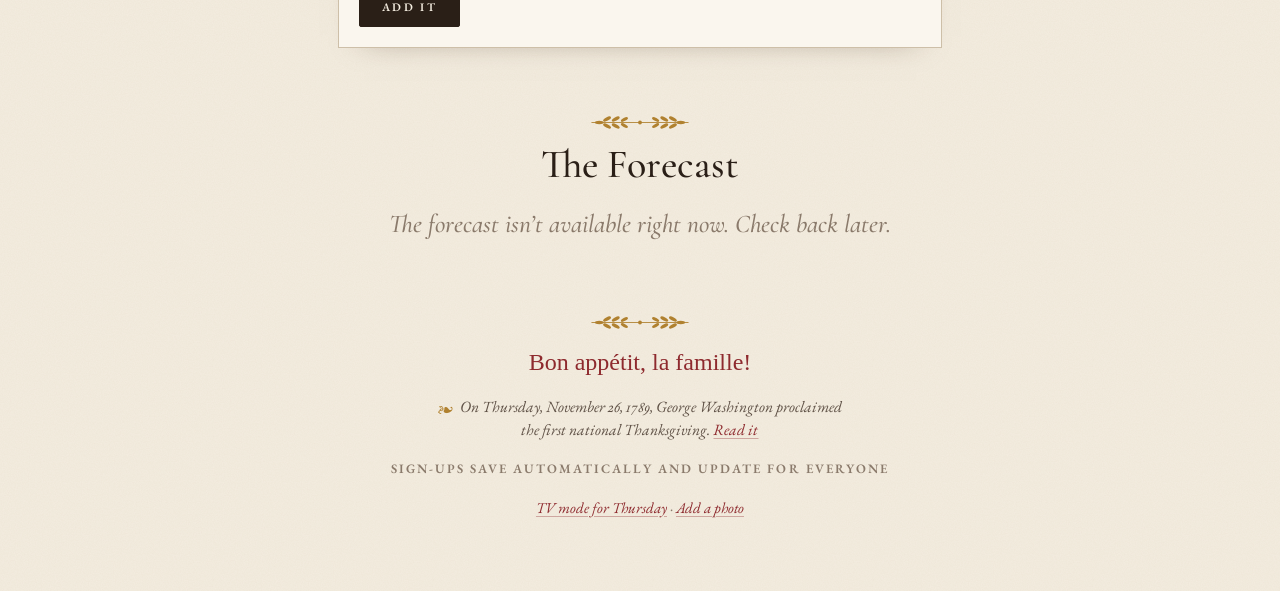
==== commit f5e077a7: "Washington's 1789 Thanksgiving Proclamation page, linked from the footer Co-Authored-By: Claude Opus" ====
--- a/index.html
+++ b/index.html
@@ -22,7 +22,7 @@
 <link rel="preconnect" href="https://fonts.googleapis.com">
 <link rel="preconnect" href="https://fonts.gstatic.com" crossorigin>
 <link href="https://fonts.googleapis.com/css2?family=Cormorant+Garamond:ital,wght@0,500;0,600;1,500;1,600&family=EB+Garamond:ital,wght@0,400;0,500;0,600;1,400;1,500&family=Homemade+Apple&display=swap" rel="stylesheet">
-<link rel="stylesheet" href="styles.css?v=36">
+<link rel="stylesheet" href="styles.css?v=39">
 </head>
 <body>
 <svg width="0" height="0" style="position:absolute" aria-hidden="true">
@@ -55,6 +55,7 @@
   </div>
 
   <div class="status" id="meter" aria-live="polite"></div>
+  <div class="poll-card" id="pollCard" hidden></div>
 </header>
 
 <nav class="jump" id="jump" aria-label="Jump to section">
@@ -118,6 +119,7 @@
 <footer>
   <svg class="orn" aria-hidden="true"><use href="#wheat"/></svg>
   <p class="bon">Bon appétit, la famille!</p>
+  <p class="proc-link"><a href="proclamation.html"><span aria-hidden="true">❧</span> On Thursday, November 26, 1789, George Washington proclaimed the first national Thanksgiving. <em>Read it</em></a></p>
   <p class="caps small">Sign-ups save automatically and update for everyone</p>
   <p class="tv-link"><a href="tv.html">TV mode for Thursday</a> <span>·</span> <a href="add.html">Add a photo</a></p>
 </footer>
@@ -135,6 +137,7 @@
 
 <script src="config.js?v=34"></script>
 <script src="live.js?v=23"></script>
-<script src="app.js?v=37"></script>
+<script src="poll.js?v=1"></script>
+<script src="app.js?v=38"></script>
 </body>
 </html>
--- a/styles.css
+++ b/styles.css
@@ -363,3 +363,29 @@
 .day-tile b { font: italic 500 1.55rem/1.15 var(--display); color: var(--cran); }
 .day-tile small { color: var(--ink-3); font-style: italic; font-size: .88rem; }
 @media (max-width: 400px) { .day-tile b { font-size: 1.35rem; } }
+
+/* ---------- table poll card ---------- */
+.poll-card { margin: 22px auto 0; max-width: 640px; padding: 20px 18px 16px; text-align: center; background: var(--card); border: 1px solid var(--rule); outline: 1px solid var(--rule); outline-offset: -6px; box-shadow: 0 12px 24px -20px rgba(60,35,15,.6); }
+.poll-card[hidden] { display: none; }
+.add-poll { margin: 30px auto 0; }
+.pkick { color: var(--cran); margin: 0; }
+.pq { margin: 6px 0 14px; font: italic 500 1.9rem/1.15 var(--display); color: var(--ink); }
+.popts { display: grid; gap: 8px; }
+.popts .btn { width: 100%; justify-self: stretch; border-color: var(--rule); color: var(--ink); letter-spacing: .12em; }
+.popts .btn:hover { background: var(--paper-2); }
+.popts.small { display: block; margin-top: 8px; font-size: .9rem; }
+.popts.small .link { color: var(--ink-2); font-size: .9rem; }
+.pbars { display: grid; gap: 8px; text-align: left; }
+.pbar { position: relative; display: flex; justify-content: space-between; gap: 10px; padding: 9px 12px; border: 1px solid var(--rule); background: var(--paper); overflow: hidden; z-index: 0; }
+.pbar i { position: absolute; inset: 0 auto 0 0; background: rgba(176,129,47,.22); z-index: -1; transition: width .8s cubic-bezier(.3,.9,.3,1); }
+.pbar.lead i { background: rgba(142,42,46,.18); }
+.pbar .plabel em { font-size: .8rem; color: var(--cran); margin-left: 4px; }
+.pbar .ppct { font-variant-numeric: lining-nums; font-weight: 600; }
+.pfoot { margin: 10px 0 0; font-style: italic; color: var(--ink-3); font-size: .88rem; }
+
+/* footer link to Washington's 1789 proclamation */
+.proc-link { margin: 0 auto 18px; max-width: 26em; font-size: .98rem; line-height: 1.45; }
+.proc-link a { color: var(--ink-2); text-decoration: none; font-style: italic; }
+.proc-link a span { color: var(--ochre); font-style: normal; margin-right: .2em; }
+.proc-link em { color: var(--cran); text-decoration: underline; text-decoration-color: rgba(142,42,46,.35); text-underline-offset: 3px; white-space: nowrap; }
+.proc-link a:hover em { text-decoration-color: var(--cran); }
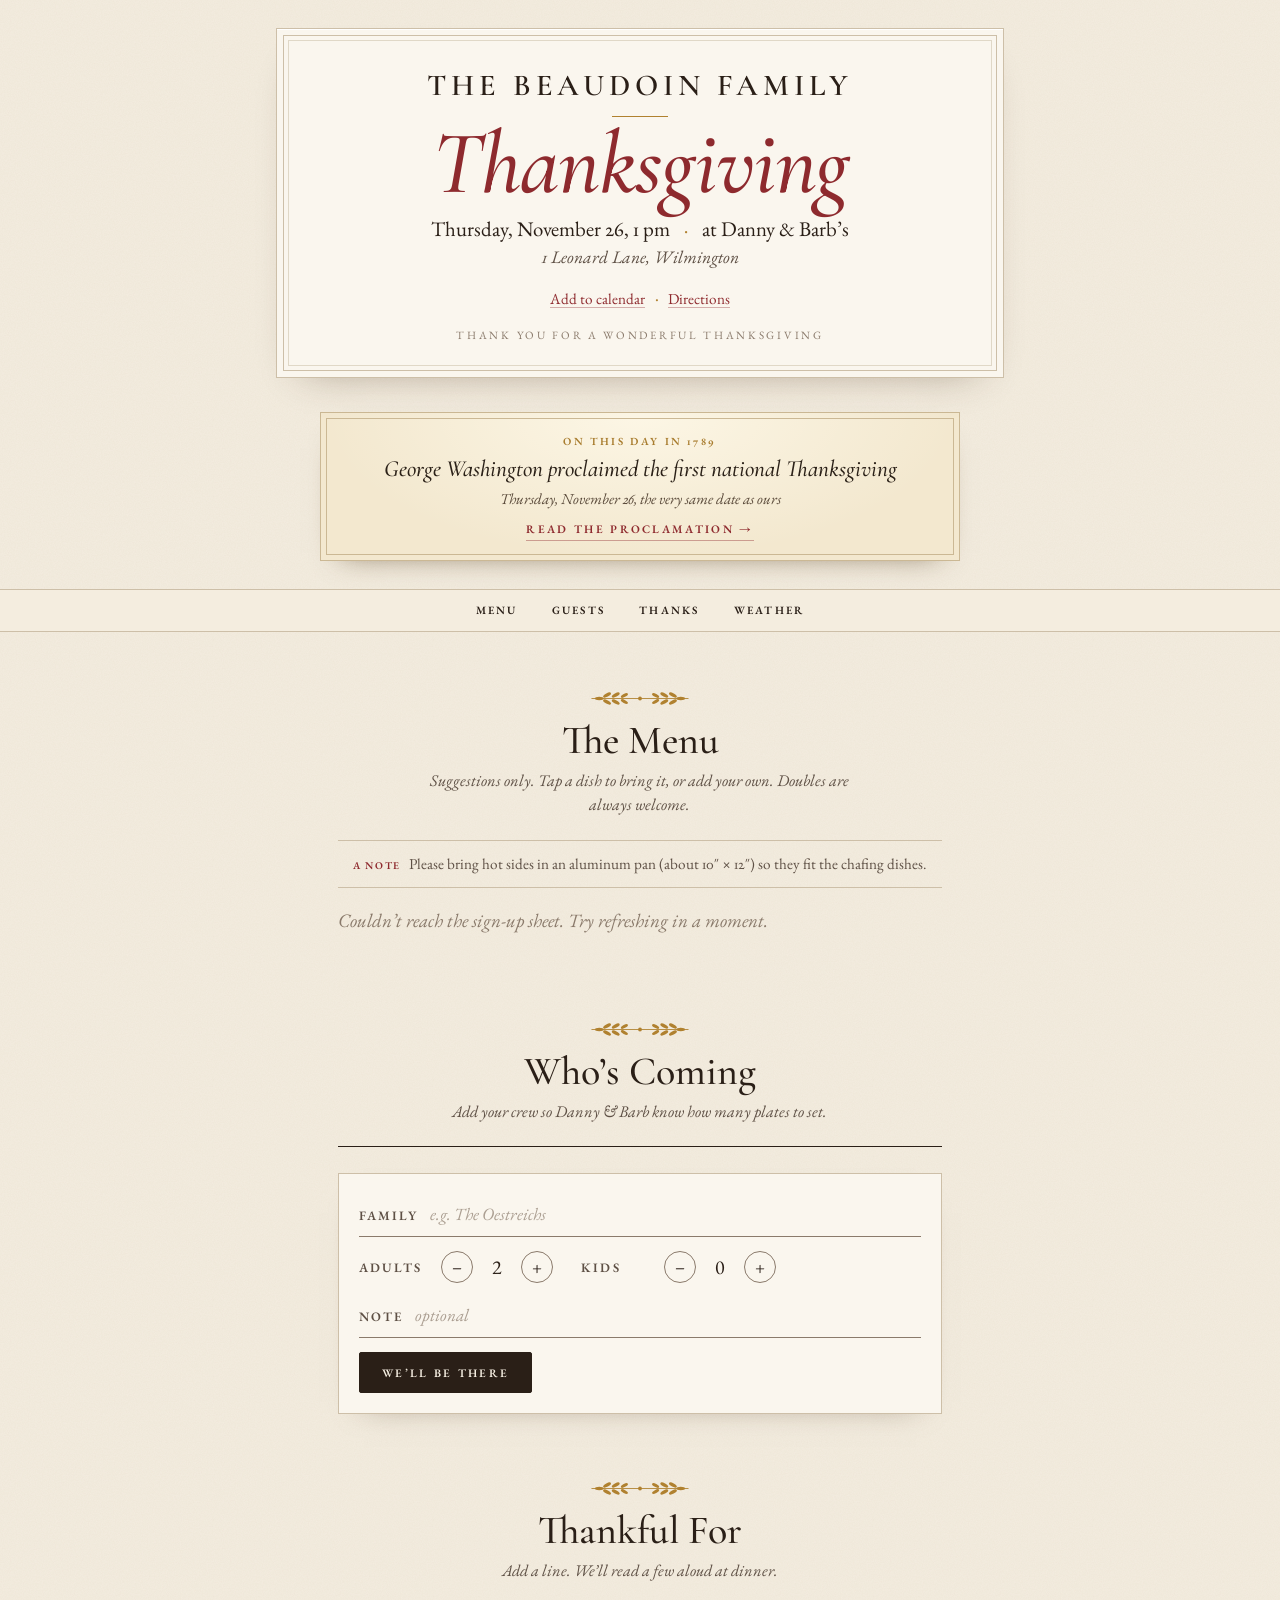
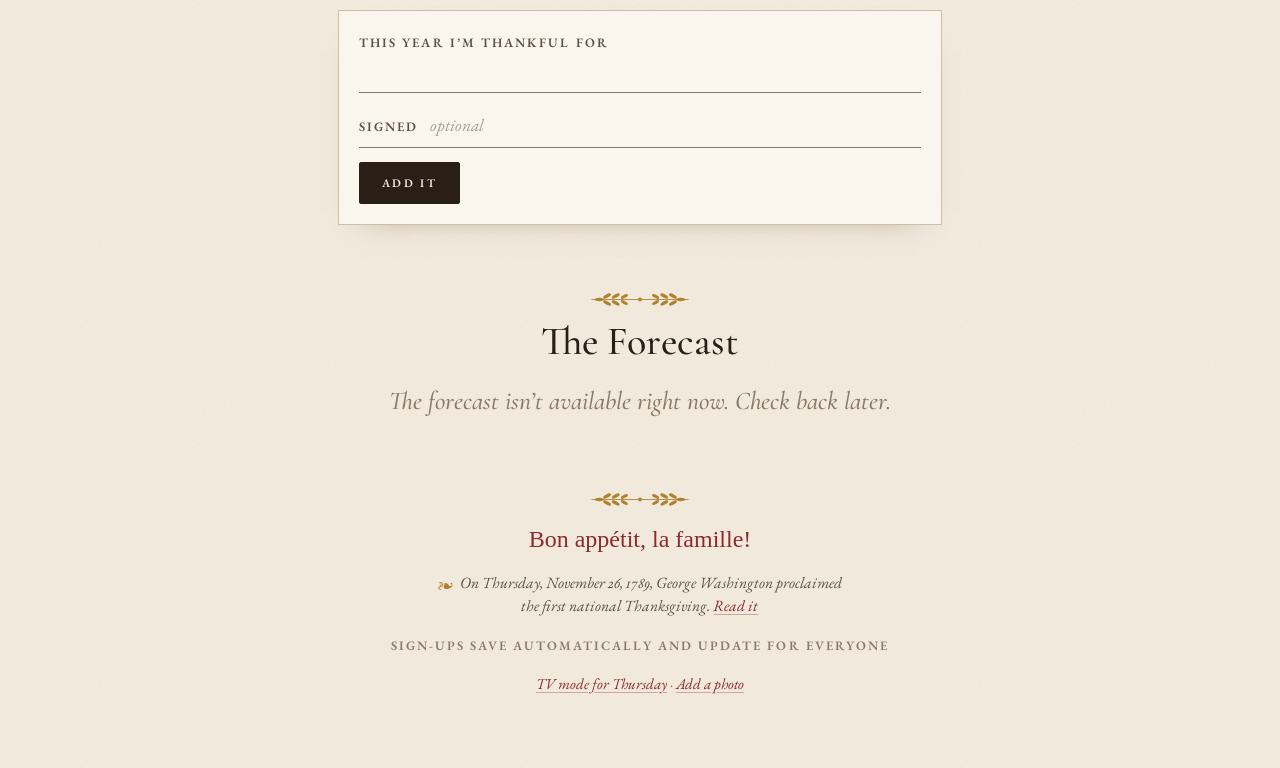
==== commit 18c09a4f: "Proclamation card near the top of the page Co-Authored-By: Claude Opus 5.5 <noreply@anthropic.com> C" ====
--- a/index.html
+++ b/index.html
@@ -22,7 +22,7 @@
 <link rel="preconnect" href="https://fonts.googleapis.com">
 <link rel="preconnect" href="https://fonts.gstatic.com" crossorigin>
 <link href="https://fonts.googleapis.com/css2?family=Cormorant+Garamond:ital,wght@0,500;0,600;1,500;1,600&family=EB+Garamond:ital,wght@0,400;0,500;0,600;1,400;1,500&family=Homemade+Apple&display=swap" rel="stylesheet">
-<link rel="stylesheet" href="styles.css?v=39">
+<link rel="stylesheet" href="styles.css?v=40">
 </head>
 <body>
 <svg width="0" height="0" style="position:absolute" aria-hidden="true">
@@ -56,6 +56,12 @@
 
   <div class="status" id="meter" aria-live="polite"></div>
   <div class="poll-card" id="pollCard" hidden></div>
+  <a class="proc-card" href="proclamation.html">
+    <span class="pc-kick">On this day in 1789</span>
+    <b>George Washington proclaimed the first national Thanksgiving</b>
+    <span class="pc-sub">Thursday, November 26, the very same date as ours</span>
+    <span class="pc-read">Read the proclamation <span aria-hidden="true">→</span></span>
+  </a>
 </header>
 
 <nav class="jump" id="jump" aria-label="Jump to section">
--- a/styles.css
+++ b/styles.css
@@ -389,3 +389,13 @@
 .proc-link a span { color: var(--ochre); font-style: normal; margin-right: .2em; }
 .proc-link em { color: var(--cran); text-decoration: underline; text-decoration-color: rgba(142,42,46,.35); text-underline-offset: 3px; white-space: nowrap; }
 .proc-link a:hover em { text-decoration-color: var(--cran); }
+
+/* proclamation card near the top: aged parchment, like a small broadside */
+.proc-card { display: block; max-width: 640px; margin: 22px auto 0; padding: 20px 22px 18px; text-align: center; text-decoration: none; color: #2b2118;
+  background: #f3e8cf radial-gradient(ellipse at 50% 0%, rgba(255,250,235,.8), transparent 70%);
+  border: 1px solid #cbb894; outline: 1px solid #cbb894; outline-offset: -7px; box-shadow: 0 14px 28px -22px rgba(70,45,15,.7); transition: transform .15s; }
+.proc-card:active { transform: translateY(1px); }
+.proc-card .pc-kick { display: block; font-size: .68rem; font-weight: 600; letter-spacing: .24em; text-transform: uppercase; color: #a87c2e; }
+.proc-card b { display: block; margin: 6px 0 4px; font: italic 500 1.45rem/1.2 var(--display); color: #2b2118; }
+.proc-card .pc-sub { display: block; font-style: italic; font-size: .95rem; color: #5a4a3a; }
+.proc-card .pc-read { display: inline-block; margin-top: 10px; font-size: .72rem; font-weight: 600; letter-spacing: .2em; text-transform: uppercase; color: var(--cran); border-bottom: 1px solid rgba(142,42,46,.4); padding-bottom: 2px; }
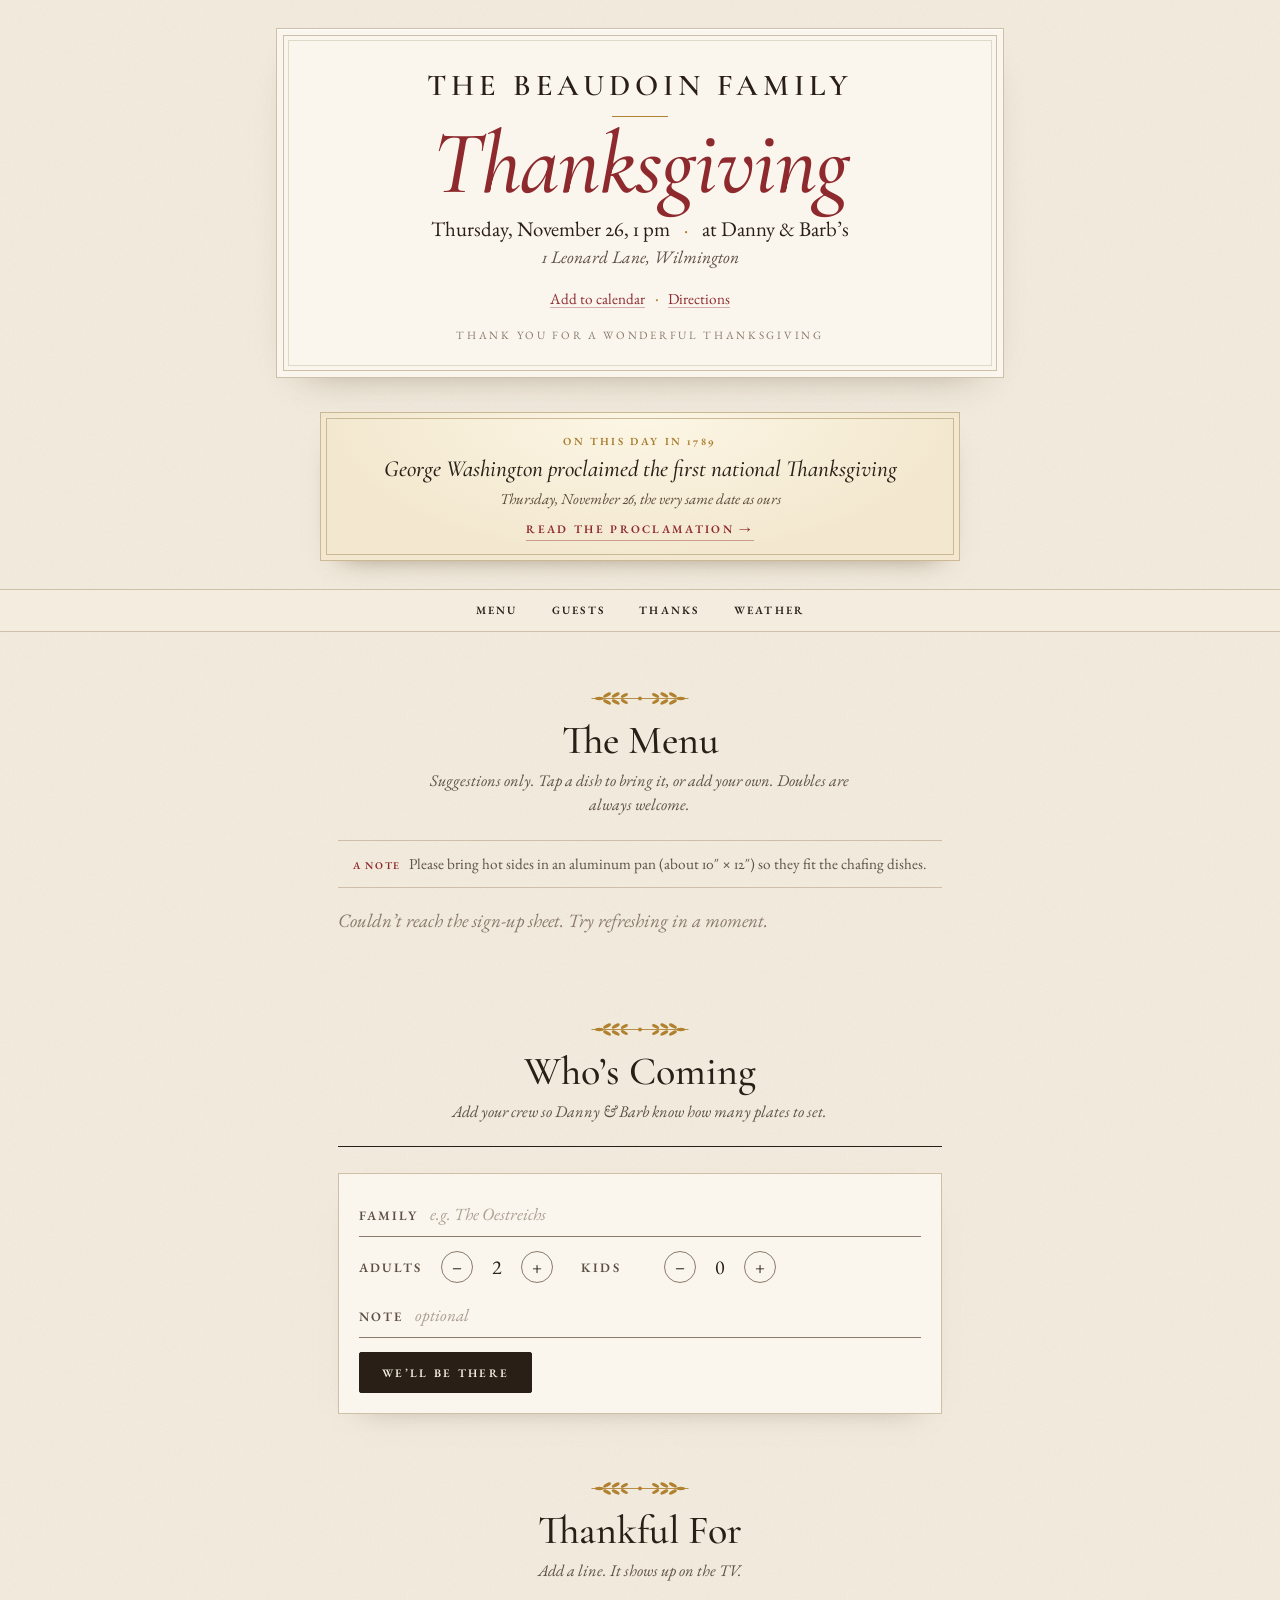
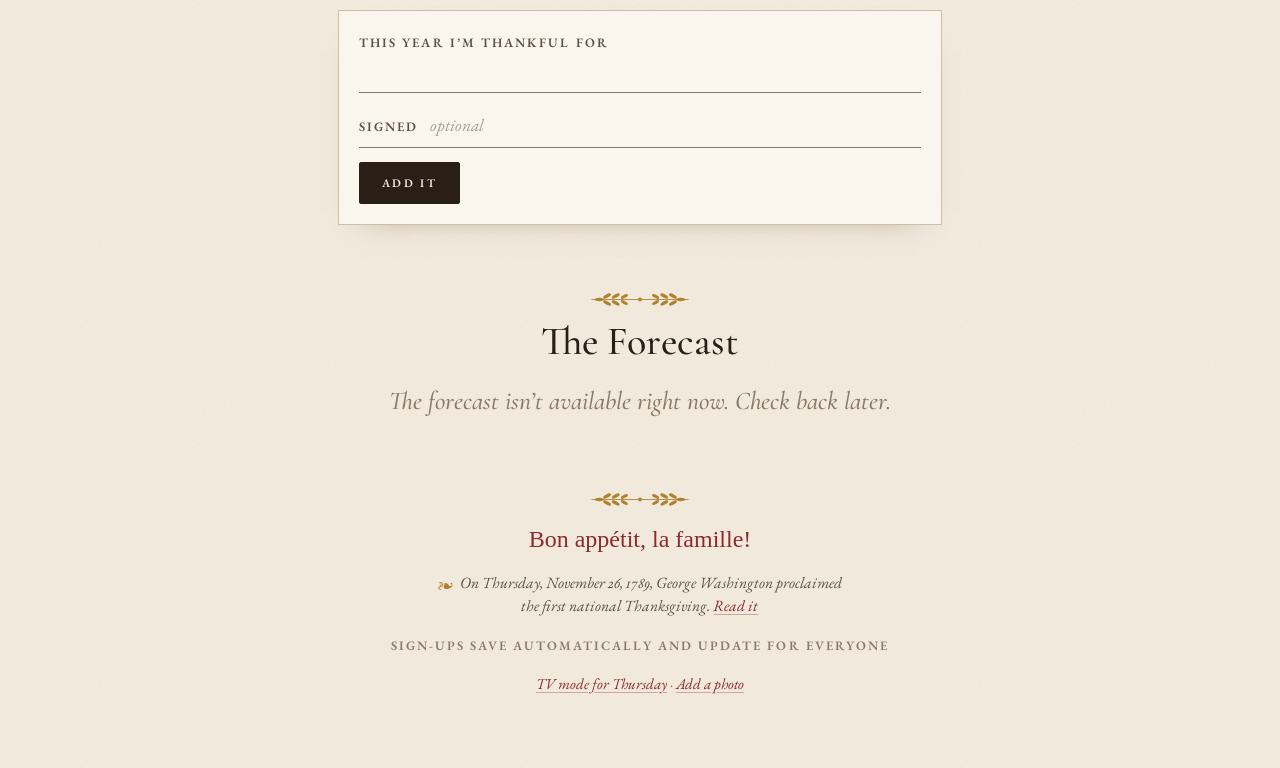
==== commit c58797f8: "Drop 'read at dinner' wording from thankful notes Co-Authored-By: Claude Opus 5.5 <noreply@anthropic" ====
--- a/index.html
+++ b/index.html
@@ -22,7 +22,7 @@
 <link rel="preconnect" href="https://fonts.googleapis.com">
 <link rel="preconnect" href="https://fonts.gstatic.com" crossorigin>
 <link href="https://fonts.googleapis.com/css2?family=Cormorant+Garamond:ital,wght@0,500;0,600;1,500;1,600&family=EB+Garamond:ital,wght@0,400;0,500;0,600;1,400;1,500&family=Homemade+Apple&display=swap" rel="stylesheet">
-<link rel="stylesheet" href="styles.css?v=40">
+<link rel="stylesheet" href="styles.css?v=41">
 </head>
 <body>
 <svg width="0" height="0" style="position:absolute" aria-hidden="true">
@@ -55,7 +55,6 @@
   </div>
 
   <div class="status" id="meter" aria-live="polite"></div>
-  <div class="poll-card" id="pollCard" hidden></div>
   <a class="proc-card" href="proclamation.html">
     <span class="pc-kick">On this day in 1789</span>
     <b>George Washington proclaimed the first national Thanksgiving</b>
@@ -102,7 +101,7 @@
     <header class="sec-head">
       <svg class="orn" aria-hidden="true"><use href="#wheat"/></svg>
       <h2>Thankful For</h2>
-      <p class="sub">Add a line. We’ll read a few aloud at dinner.</p>
+      <p class="sub">Add a line. It shows up on the TV.</p>
     </header>
     <div id="thanksWall" class="quotes"></div>
     <form id="thanksForm" class="sheet" autocomplete="off">
@@ -110,6 +109,10 @@
       <label class="line"><span class="caps">Signed</span><input id="tWho" maxlength="40" placeholder="optional"></label>
       <button class="btn" type="submit">Add it</button>
     </form>
+  </section>
+
+  <section class="block poll-block" id="pollBlock">
+    <div class="poll-card" id="pollCard" hidden></div>
   </section>
 
   <section class="block" id="weatherBlock">
@@ -144,6 +147,6 @@
 <script src="config.js?v=34"></script>
 <script src="live.js?v=23"></script>
 <script src="poll.js?v=1"></script>
-<script src="app.js?v=38"></script>
+<script src="app.js?v=42"></script>
 </body>
 </html>
--- a/styles.css
+++ b/styles.css
@@ -399,3 +399,6 @@
 .proc-card b { display: block; margin: 6px 0 4px; font: italic 500 1.45rem/1.2 var(--display); color: #2b2118; }
 .proc-card .pc-sub { display: block; font-style: italic; font-size: .95rem; color: #5a4a3a; }
 .proc-card .pc-read { display: inline-block; margin-top: 10px; font-size: .72rem; font-weight: 600; letter-spacing: .2em; text-transform: uppercase; color: var(--cran); border-bottom: 1px solid rgba(142,42,46,.4); padding-bottom: 2px; }
+
+.poll-block:has(.poll-card[hidden]) { display: none; }
+.poll-block .poll-card { margin-top: 0; }
